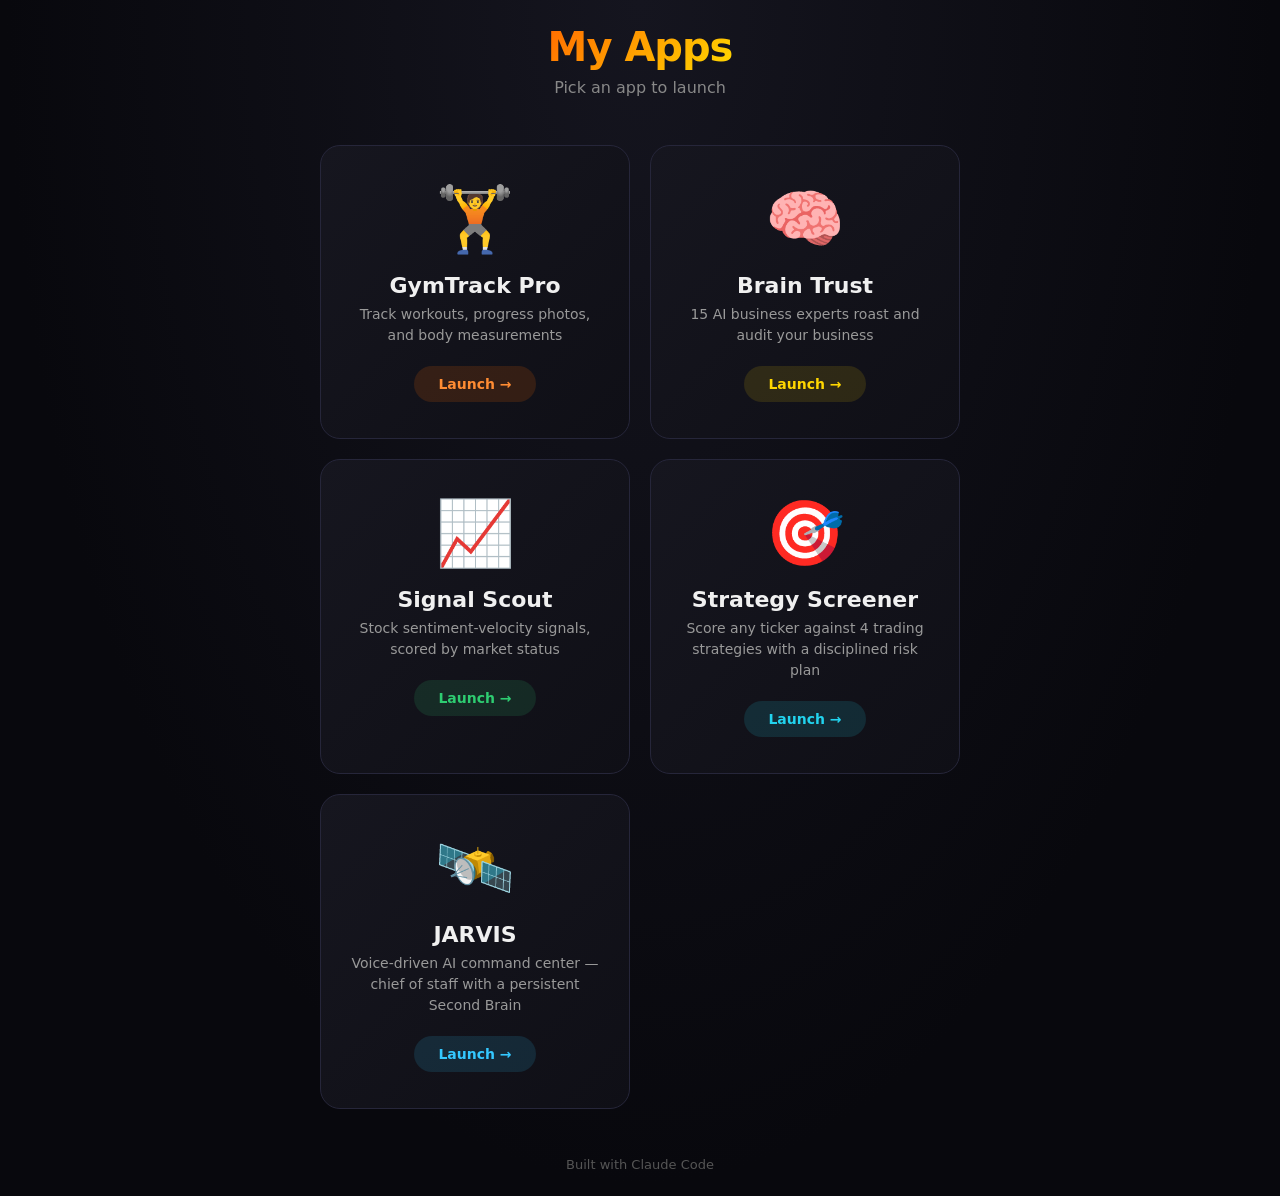
==== index.html @ 5c91fc8c "JARVIS: rebuild UI as V.A.U.L.T.-style command center HUD Full reskin from phone chat into a dark HU" ====
<!DOCTYPE html>
<html lang="en">
<head>
  <meta charset="UTF-8">
  <meta name="viewport" content="width=device-width, initial-scale=1.0">
  <meta name="theme-color" content="#0a0a0a">
  <title>My Apps</title>
  <style>
    *, *::before, *::after { box-sizing: border-box; margin: 0; padding: 0; }
    body {
      font-family: -apple-system, BlinkMacSystemFont, 'Segoe UI', system-ui, sans-serif;
      background: radial-gradient(ellipse at top, #15151f 0%, #08080d 70%);
      color: #f0f0f0;
      min-height: 100dvh;
      display: flex;
      flex-direction: column;
      align-items: center;
      justify-content: center;
      padding: 24px;
    }
    .header { text-align: center; margin-bottom: 48px; }
    .header h1 {
      font-size: 40px;
      font-weight: 900;
      letter-spacing: -1px;
      background: linear-gradient(135deg, #ff6b00, #ffd700);
      -webkit-background-clip: text;
      -webkit-text-fill-color: transparent;
      background-clip: text;
    }
    .header p { color: #888; font-size: 16px; margin-top: 8px; }
    .grid {
      display: grid;
      grid-template-columns: 1fr 1fr;
      gap: 20px;
      width: 100%;
      max-width: 640px;
    }
    @media (max-width: 560px) { .grid { grid-template-columns: 1fr; } }
    .app-card {
      display: flex;
      flex-direction: column;
      align-items: center;
      text-align: center;
      background: linear-gradient(135deg, #16161f 0%, #0f0f16 100%);
      border: 1px solid #26263a;
      border-radius: 20px;
      padding: 36px 24px;
      text-decoration: none;
      color: inherit;
      transition: transform 0.2s ease, border-color 0.2s ease, box-shadow 0.2s ease;
    }
    .app-card:hover {
      transform: translateY(-4px);
      box-shadow: 0 12px 40px rgba(0,0,0,0.5);
    }
    .app-card.gym:hover { border-color: rgba(255,107,0,0.5); box-shadow: 0 12px 40px rgba(255,107,0,0.2); }
    .app-card.brain:hover { border-color: rgba(255,215,0,0.5); box-shadow: 0 12px 40px rgba(255,215,0,0.2); }
    .app-card.signal:hover { border-color: rgba(46,204,113,0.5); box-shadow: 0 12px 40px rgba(46,204,113,0.2); }
    .app-card.screener:hover { border-color: rgba(34,211,238,0.5); box-shadow: 0 12px 40px rgba(34,211,238,0.2); }
    .app-card.jarvis:hover { border-color: rgba(52,200,255,0.5); box-shadow: 0 12px 40px rgba(52,200,255,0.2); }
    .app-icon { font-size: 64px; margin-bottom: 16px; }
    .app-card h2 { font-size: 22px; font-weight: 800; margin-bottom: 6px; }
    .app-card p { font-size: 14px; color: #999; line-height: 1.5; }
    .app-card .launch {
      margin-top: 20px;
      font-size: 14px;
      font-weight: 700;
      padding: 10px 24px;
      border-radius: 24px;
    }
    .gym .launch { background: rgba(255,107,0,0.15); color: #ff8c33; }
    .brain .launch { background: rgba(255,215,0,0.12); color: #ffd700; }
    .signal .launch { background: rgba(46,204,113,0.13); color: #2ecc71; }
    .screener .launch { background: rgba(34,211,238,0.13); color: #22d3ee; }
    .jarvis .launch { background: rgba(52,200,255,0.13); color: #34c8ff; }
    .footer { margin-top: 48px; color: #555; font-size: 13px; }
  </style>
</head>
<body>
  <div class="header">
    <h1>My Apps</h1>
    <p>Pick an app to launch</p>
  </div>

  <div class="grid">
    <a class="app-card gym" href="./gym-tracker/index.html">
      <div class="app-icon">🏋️</div>
      <h2>GymTrack Pro</h2>
      <p>Track workouts, progress photos, and body measurements</p>
      <span class="launch">Launch →</span>
    </a>

    <a class="app-card brain" href="./brain-trust/index.html">
      <div class="app-icon">🧠</div>
      <h2>Brain Trust</h2>
      <p>15 AI business experts roast and audit your business</p>
      <span class="launch">Launch →</span>
    </a>

    <a class="app-card signal" href="./stock-signal/index.html">
      <div class="app-icon">📈</div>
      <h2>Signal Scout</h2>
      <p>Stock sentiment-velocity signals, scored by market status</p>
      <span class="launch">Launch →</span>
    </a>

    <a class="app-card screener" href="./strategy-screener/index.html">
      <div class="app-icon">🎯</div>
      <h2>Strategy Screener</h2>
      <p>Score any ticker against 4 trading strategies with a disciplined risk plan</p>
      <span class="launch">Launch →</span>
    </a>

    <a class="app-card jarvis" href="./jarvis/index.html">
      <div class="app-icon">🛰️</div>
      <h2>JARVIS</h2>
      <p>Voice-driven AI command center — chief of staff with a persistent Second Brain</p>
      <span class="launch">Launch →</span>
    </a>
  </div>

  <div class="footer">Built with Claude Code</div>
</body>
</html>
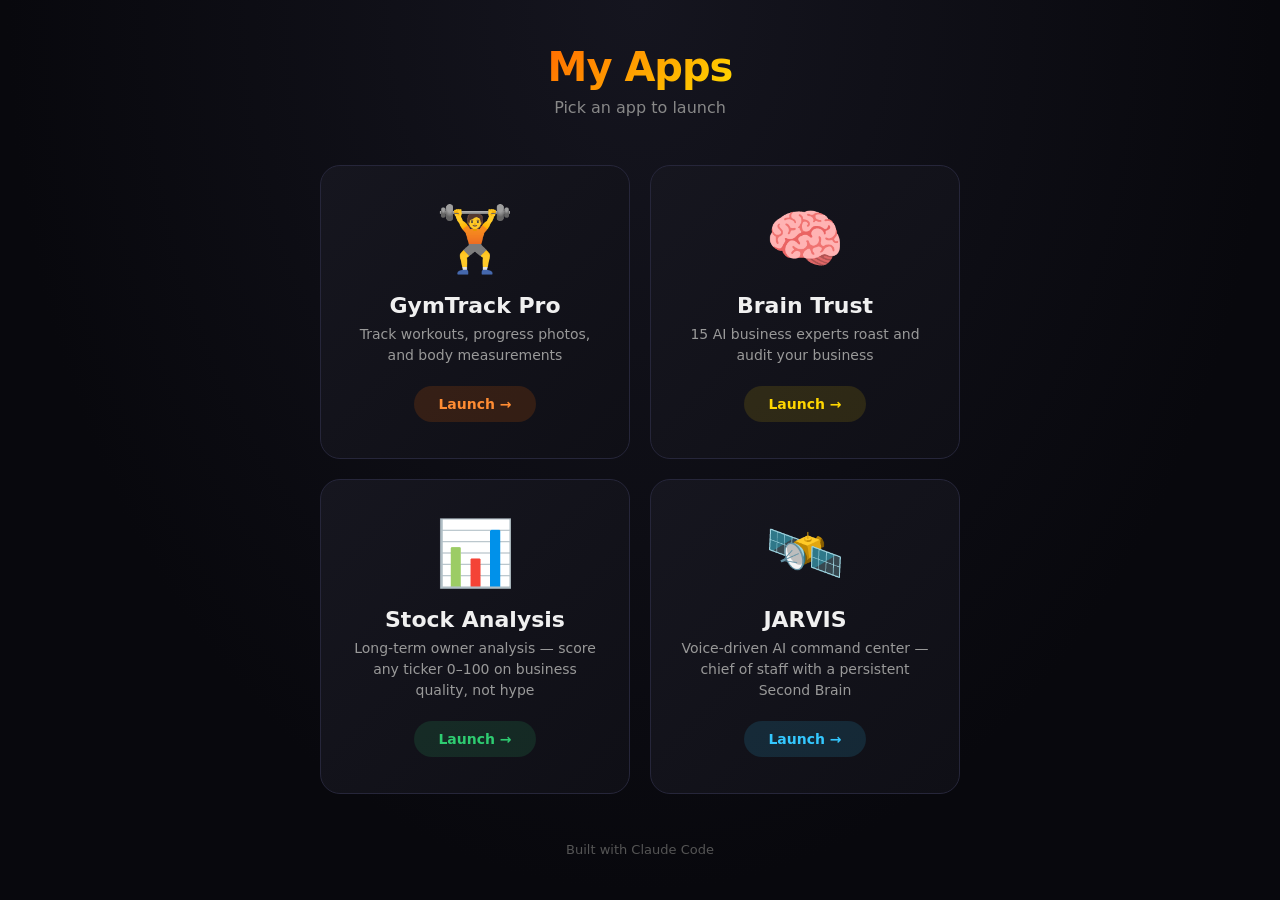
==== commit 9c0f6d9c: "Replace Signal Scout and Strategy Screener with Stock Analysis app The hub now has a single Stock An" ====
--- a/index.html
+++ b/index.html
@@ -56,8 +56,7 @@
     }
     .app-card.gym:hover { border-color: rgba(255,107,0,0.5); box-shadow: 0 12px 40px rgba(255,107,0,0.2); }
     .app-card.brain:hover { border-color: rgba(255,215,0,0.5); box-shadow: 0 12px 40px rgba(255,215,0,0.2); }
-    .app-card.signal:hover { border-color: rgba(46,204,113,0.5); box-shadow: 0 12px 40px rgba(46,204,113,0.2); }
-    .app-card.screener:hover { border-color: rgba(34,211,238,0.5); box-shadow: 0 12px 40px rgba(34,211,238,0.2); }
+    .app-card.analysis:hover { border-color: rgba(46,204,113,0.5); box-shadow: 0 12px 40px rgba(46,204,113,0.2); }
     .app-card.jarvis:hover { border-color: rgba(52,200,255,0.5); box-shadow: 0 12px 40px rgba(52,200,255,0.2); }
     .app-icon { font-size: 64px; margin-bottom: 16px; }
     .app-card h2 { font-size: 22px; font-weight: 800; margin-bottom: 6px; }
@@ -71,8 +70,7 @@
     }
     .gym .launch { background: rgba(255,107,0,0.15); color: #ff8c33; }
     .brain .launch { background: rgba(255,215,0,0.12); color: #ffd700; }
-    .signal .launch { background: rgba(46,204,113,0.13); color: #2ecc71; }
-    .screener .launch { background: rgba(34,211,238,0.13); color: #22d3ee; }
+    .analysis .launch { background: rgba(46,204,113,0.13); color: #2ecc71; }
     .jarvis .launch { background: rgba(52,200,255,0.13); color: #34c8ff; }
     .footer { margin-top: 48px; color: #555; font-size: 13px; }
   </style>
@@ -98,17 +96,10 @@
       <span class="launch">Launch →</span>
     </a>
 
-    <a class="app-card signal" href="./stock-signal/index.html">
-      <div class="app-icon">📈</div>
-      <h2>Signal Scout</h2>
-      <p>Stock sentiment-velocity signals, scored by market status</p>
-      <span class="launch">Launch →</span>
-    </a>
-
-    <a class="app-card screener" href="./strategy-screener/index.html">
-      <div class="app-icon">🎯</div>
-      <h2>Strategy Screener</h2>
-      <p>Score any ticker against 4 trading strategies with a disciplined risk plan</p>
+    <a class="app-card analysis" href="./stock-analyst/index.html">
+      <div class="app-icon">📊</div>
+      <h2>Stock Analysis</h2>
+      <p>Long-term owner analysis — score any ticker 0–100 on business quality, not hype</p>
       <span class="launch">Launch →</span>
     </a>
 
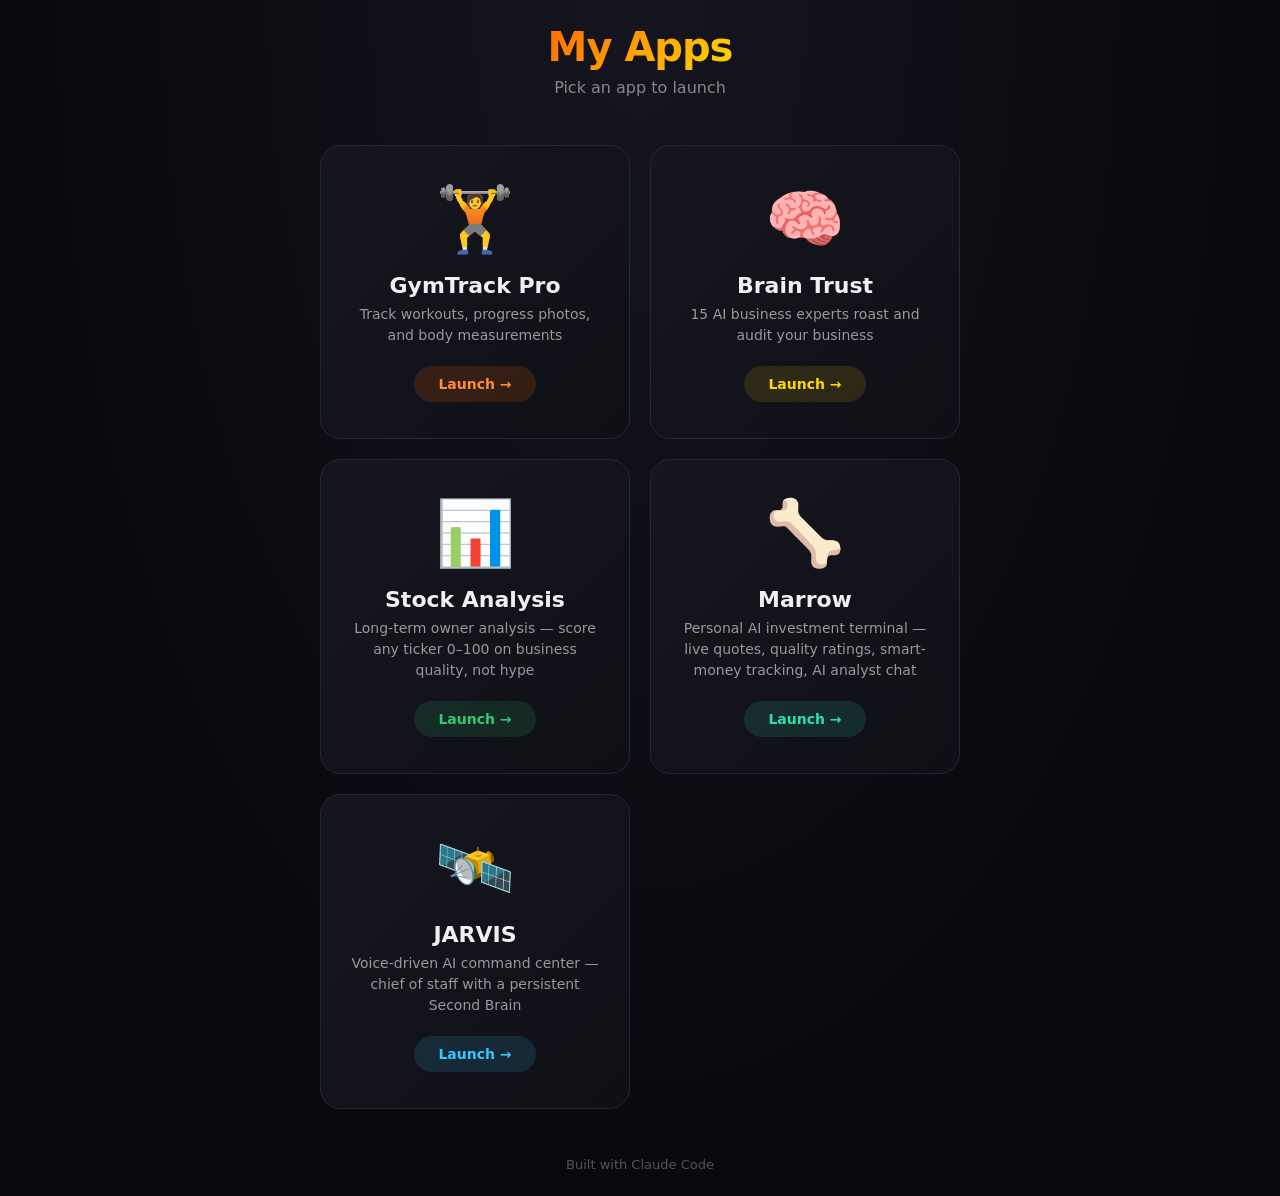
==== commit eec5e43a: "Add Marrow — personal AI investment terminal inspired by Barebone AI Single-file app (marrow/index.h" ====
--- a/index.html
+++ b/index.html
@@ -58,6 +58,7 @@
     .app-card.brain:hover { border-color: rgba(255,215,0,0.5); box-shadow: 0 12px 40px rgba(255,215,0,0.2); }
     .app-card.analysis:hover { border-color: rgba(46,204,113,0.5); box-shadow: 0 12px 40px rgba(46,204,113,0.2); }
     .app-card.jarvis:hover { border-color: rgba(52,200,255,0.5); box-shadow: 0 12px 40px rgba(52,200,255,0.2); }
+    .app-card.marrow:hover { border-color: rgba(45,224,165,0.5); box-shadow: 0 12px 40px rgba(45,224,165,0.2); }
     .app-icon { font-size: 64px; margin-bottom: 16px; }
     .app-card h2 { font-size: 22px; font-weight: 800; margin-bottom: 6px; }
     .app-card p { font-size: 14px; color: #999; line-height: 1.5; }
@@ -72,6 +73,7 @@
     .brain .launch { background: rgba(255,215,0,0.12); color: #ffd700; }
     .analysis .launch { background: rgba(46,204,113,0.13); color: #2ecc71; }
     .jarvis .launch { background: rgba(52,200,255,0.13); color: #34c8ff; }
+    .marrow .launch { background: rgba(45,224,165,0.13); color: #2de0a5; }
     .footer { margin-top: 48px; color: #555; font-size: 13px; }
   </style>
 </head>
@@ -103,6 +105,13 @@
       <span class="launch">Launch →</span>
     </a>
 
+    <a class="app-card marrow" href="./marrow/index.html">
+      <div class="app-icon">🦴</div>
+      <h2>Marrow</h2>
+      <p>Personal AI investment terminal — live quotes, quality ratings, smart-money tracking, AI analyst chat</p>
+      <span class="launch">Launch →</span>
+    </a>
+
     <a class="app-card jarvis" href="./jarvis/index.html">
       <div class="app-icon">🛰️</div>
       <h2>JARVIS</h2>
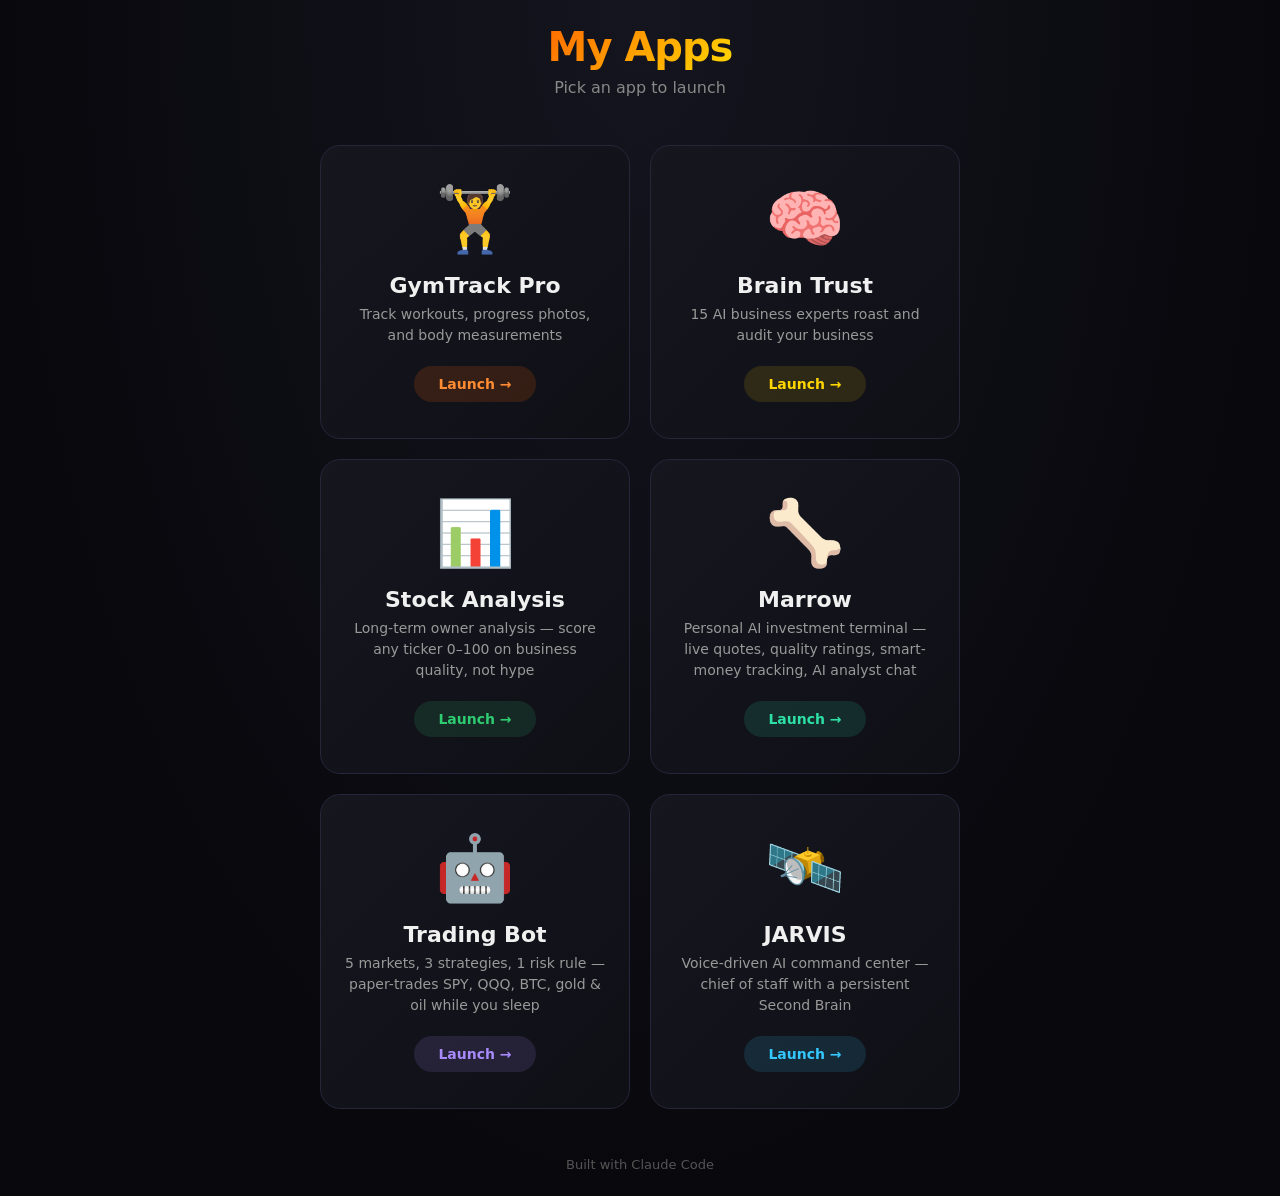
==== commit 4db1f4ac: "Add Trading Bot: 5 markets, 3 strategies, 1 risk rule (paper-first) Built from the public spec in th" ====
--- a/index.html
+++ b/index.html
@@ -59,6 +59,7 @@
     .app-card.analysis:hover { border-color: rgba(46,204,113,0.5); box-shadow: 0 12px 40px rgba(46,204,113,0.2); }
     .app-card.jarvis:hover { border-color: rgba(52,200,255,0.5); box-shadow: 0 12px 40px rgba(52,200,255,0.2); }
     .app-card.marrow:hover { border-color: rgba(45,224,165,0.5); box-shadow: 0 12px 40px rgba(45,224,165,0.2); }
+    .app-card.bot:hover { border-color: rgba(167,139,250,0.5); box-shadow: 0 12px 40px rgba(167,139,250,0.2); }
     .app-icon { font-size: 64px; margin-bottom: 16px; }
     .app-card h2 { font-size: 22px; font-weight: 800; margin-bottom: 6px; }
     .app-card p { font-size: 14px; color: #999; line-height: 1.5; }
@@ -74,6 +75,7 @@
     .analysis .launch { background: rgba(46,204,113,0.13); color: #2ecc71; }
     .jarvis .launch { background: rgba(52,200,255,0.13); color: #34c8ff; }
     .marrow .launch { background: rgba(45,224,165,0.13); color: #2de0a5; }
+    .bot .launch { background: rgba(167,139,250,0.13); color: #a78bfa; }
     .footer { margin-top: 48px; color: #555; font-size: 13px; }
   </style>
 </head>
@@ -112,6 +114,13 @@
       <span class="launch">Launch →</span>
     </a>
 
+    <a class="app-card bot" href="./trading-bot/index.html">
+      <div class="app-icon">🤖</div>
+      <h2>Trading Bot</h2>
+      <p>5 markets, 3 strategies, 1 risk rule — paper-trades SPY, QQQ, BTC, gold &amp; oil while you sleep</p>
+      <span class="launch">Launch →</span>
+    </a>
+
     <a class="app-card jarvis" href="./jarvis/index.html">
       <div class="app-icon">🛰️</div>
       <h2>JARVIS</h2>
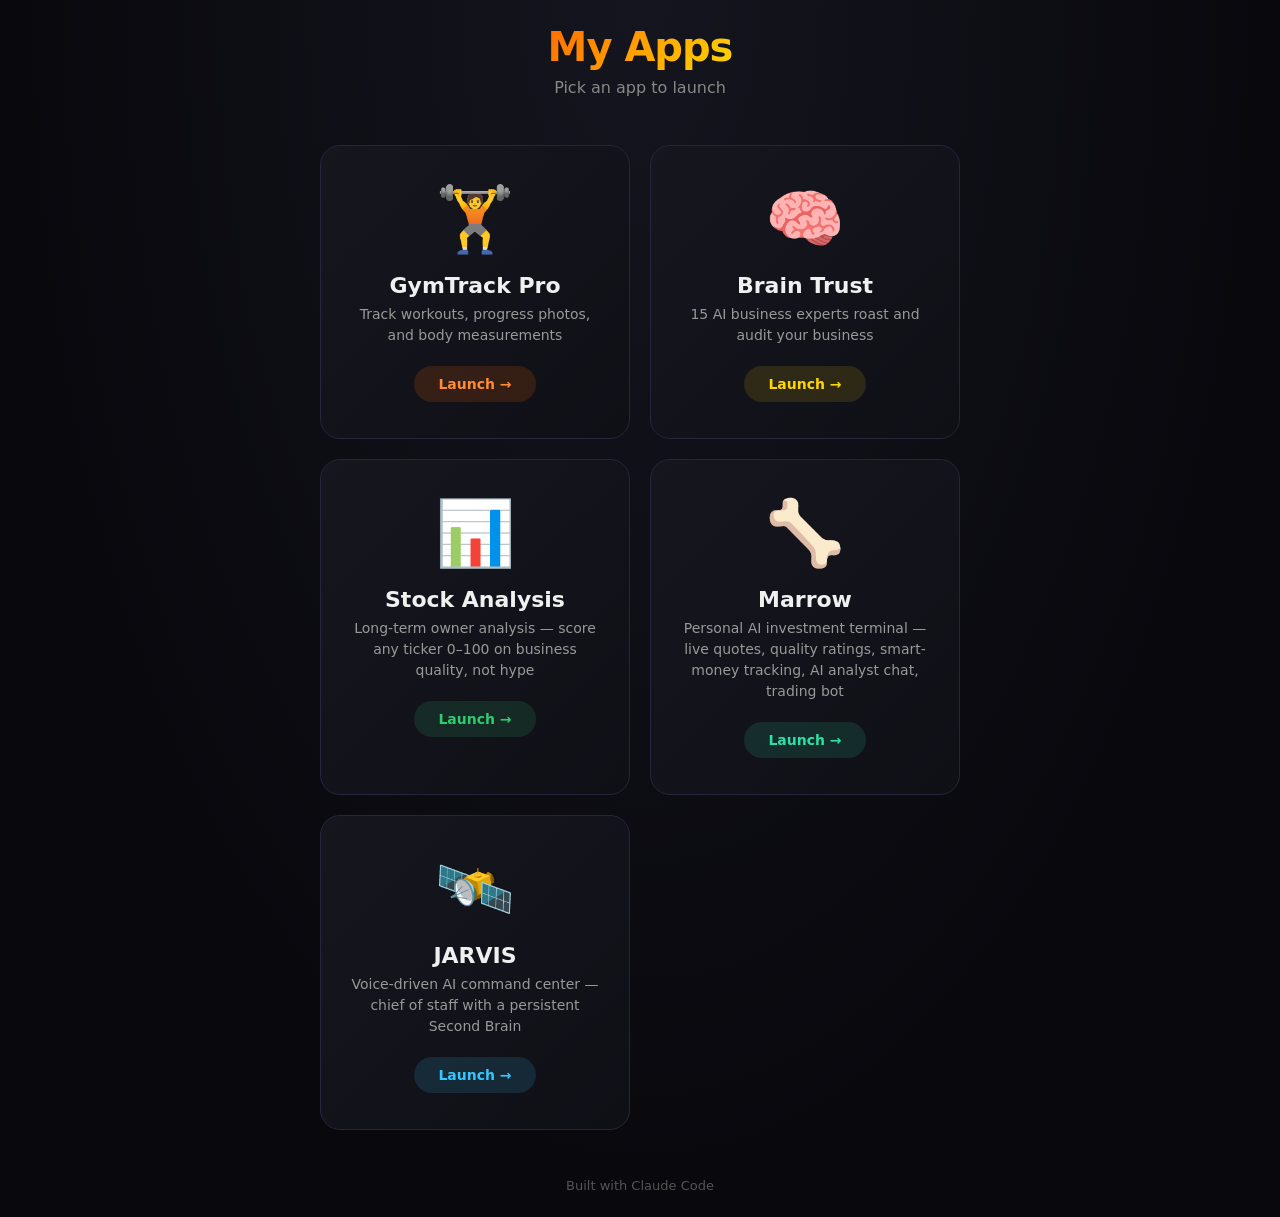
==== commit b1f36661: "Move the trading bot control room into Marrow as a Trading Bot tab The bot's dashboard is now a tab " ====
--- a/index.html
+++ b/index.html
@@ -59,7 +59,6 @@
     .app-card.analysis:hover { border-color: rgba(46,204,113,0.5); box-shadow: 0 12px 40px rgba(46,204,113,0.2); }
     .app-card.jarvis:hover { border-color: rgba(52,200,255,0.5); box-shadow: 0 12px 40px rgba(52,200,255,0.2); }
     .app-card.marrow:hover { border-color: rgba(45,224,165,0.5); box-shadow: 0 12px 40px rgba(45,224,165,0.2); }
-    .app-card.bot:hover { border-color: rgba(167,139,250,0.5); box-shadow: 0 12px 40px rgba(167,139,250,0.2); }
     .app-icon { font-size: 64px; margin-bottom: 16px; }
     .app-card h2 { font-size: 22px; font-weight: 800; margin-bottom: 6px; }
     .app-card p { font-size: 14px; color: #999; line-height: 1.5; }
@@ -75,7 +74,6 @@
     .analysis .launch { background: rgba(46,204,113,0.13); color: #2ecc71; }
     .jarvis .launch { background: rgba(52,200,255,0.13); color: #34c8ff; }
     .marrow .launch { background: rgba(45,224,165,0.13); color: #2de0a5; }
-    .bot .launch { background: rgba(167,139,250,0.13); color: #a78bfa; }
     .footer { margin-top: 48px; color: #555; font-size: 13px; }
   </style>
 </head>
@@ -110,14 +108,7 @@
     <a class="app-card marrow" href="./marrow/index.html">
       <div class="app-icon">🦴</div>
       <h2>Marrow</h2>
-      <p>Personal AI investment terminal — live quotes, quality ratings, smart-money tracking, AI analyst chat</p>
-      <span class="launch">Launch →</span>
-    </a>
-
-    <a class="app-card bot" href="./trading-bot/index.html">
-      <div class="app-icon">🤖</div>
-      <h2>Trading Bot</h2>
-      <p>5 markets, 3 strategies, 1 risk rule — paper-trades SPY, QQQ, BTC, gold &amp; oil while you sleep</p>
+      <p>Personal AI investment terminal — live quotes, quality ratings, smart-money tracking, AI analyst chat, trading bot</p>
       <span class="launch">Launch →</span>
     </a>
 
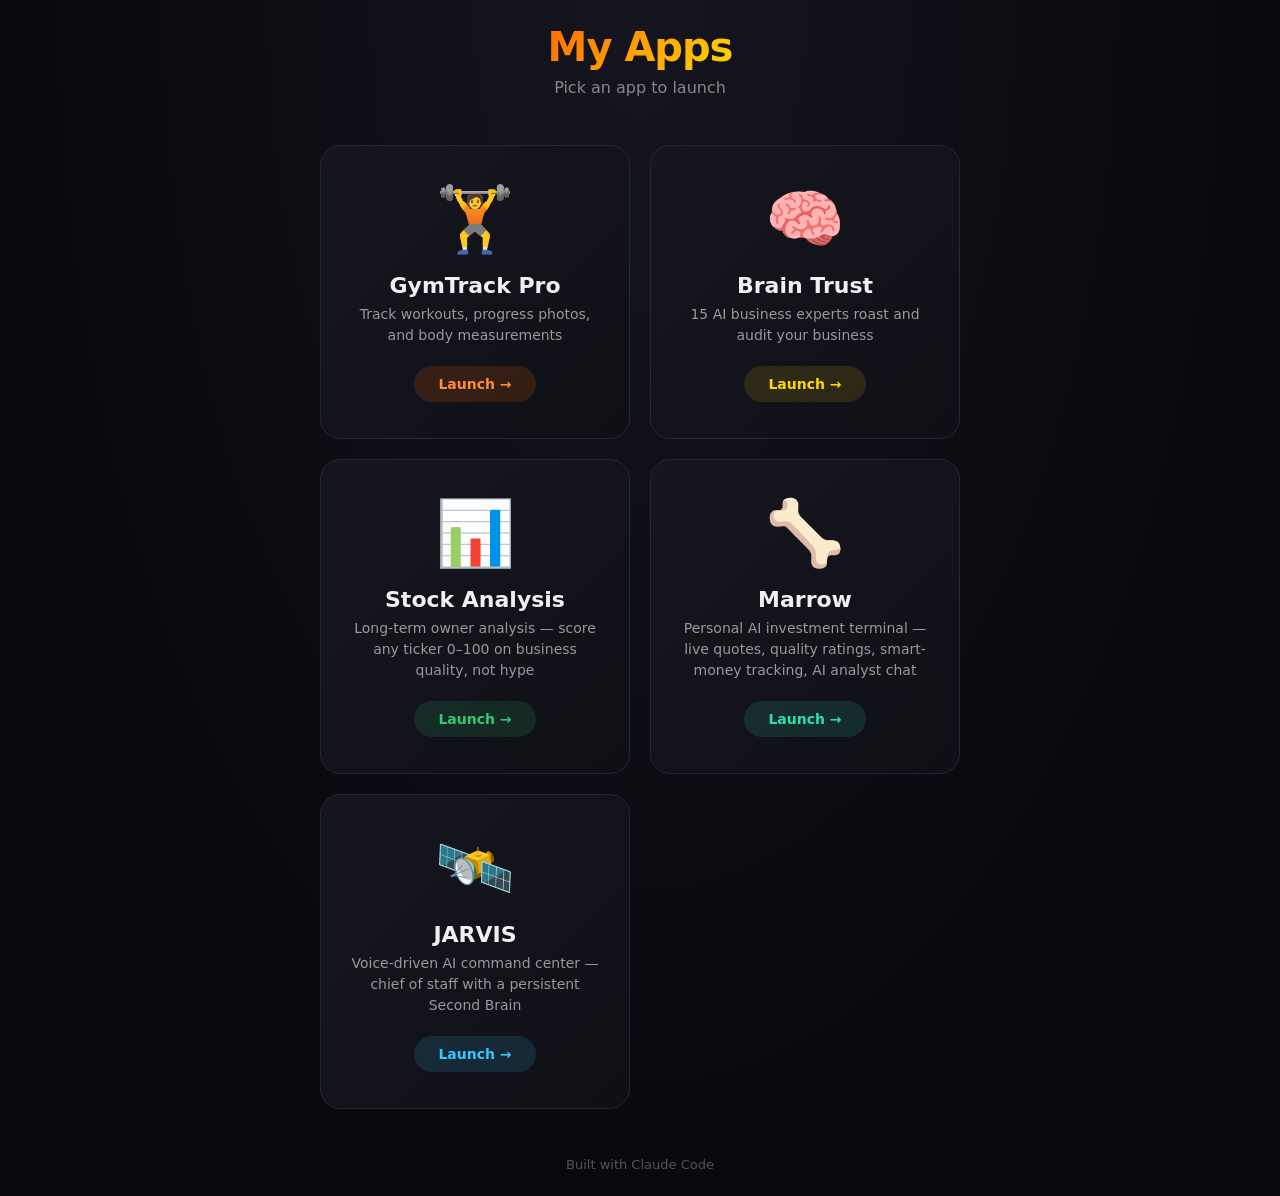
==== commit 2f6a7e77: "Remove the trading bot Drops the trading-bot/ engine, its Marrow tab, and all references — the termi" ====
--- a/index.html
+++ b/index.html
@@ -108,7 +108,7 @@
     <a class="app-card marrow" href="./marrow/index.html">
       <div class="app-icon">🦴</div>
       <h2>Marrow</h2>
-      <p>Personal AI investment terminal — live quotes, quality ratings, smart-money tracking, AI analyst chat, trading bot</p>
+      <p>Personal AI investment terminal — live quotes, quality ratings, smart-money tracking, AI analyst chat</p>
       <span class="launch">Launch →</span>
     </a>
 
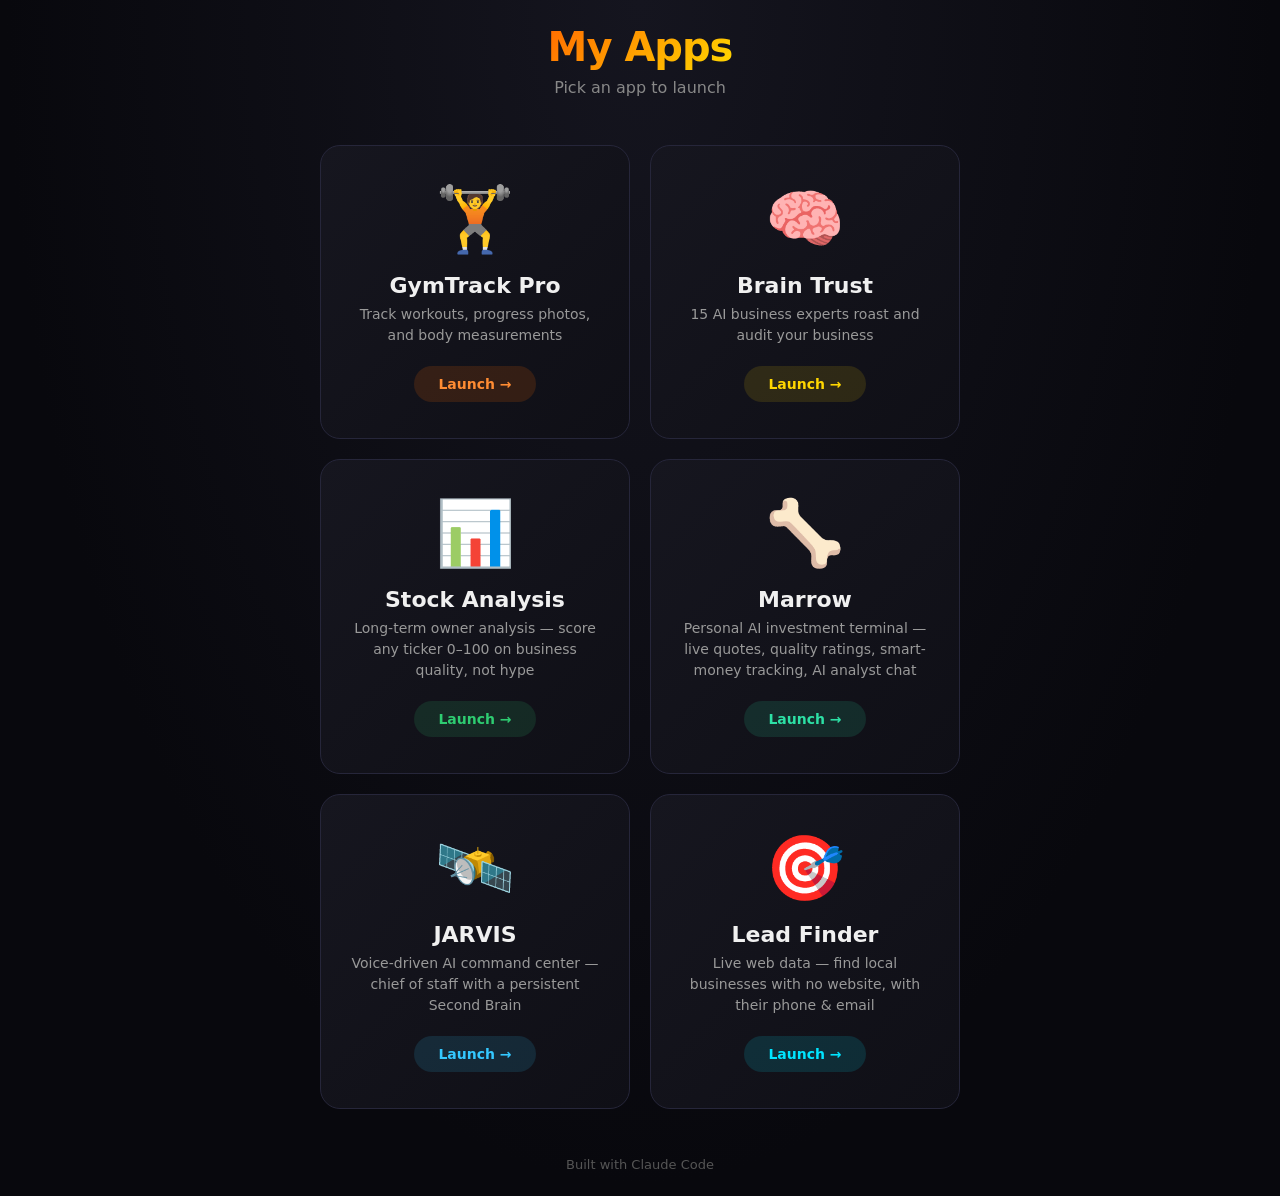
==== commit 4e15adf2: "Add Lead Finder app: find local businesses with no website Static app that pulls live business data " ====
--- a/index.html
+++ b/index.html
@@ -59,6 +59,7 @@
     .app-card.analysis:hover { border-color: rgba(46,204,113,0.5); box-shadow: 0 12px 40px rgba(46,204,113,0.2); }
     .app-card.jarvis:hover { border-color: rgba(52,200,255,0.5); box-shadow: 0 12px 40px rgba(52,200,255,0.2); }
     .app-card.marrow:hover { border-color: rgba(45,224,165,0.5); box-shadow: 0 12px 40px rgba(45,224,165,0.2); }
+    .app-card.leads:hover { border-color: rgba(0,229,255,0.5); box-shadow: 0 12px 40px rgba(0,229,255,0.2); }
     .app-icon { font-size: 64px; margin-bottom: 16px; }
     .app-card h2 { font-size: 22px; font-weight: 800; margin-bottom: 6px; }
     .app-card p { font-size: 14px; color: #999; line-height: 1.5; }
@@ -74,6 +75,7 @@
     .analysis .launch { background: rgba(46,204,113,0.13); color: #2ecc71; }
     .jarvis .launch { background: rgba(52,200,255,0.13); color: #34c8ff; }
     .marrow .launch { background: rgba(45,224,165,0.13); color: #2de0a5; }
+    .leads .launch { background: rgba(0,229,255,0.13); color: #00e5ff; }
     .footer { margin-top: 48px; color: #555; font-size: 13px; }
   </style>
 </head>
@@ -118,6 +120,13 @@
       <p>Voice-driven AI command center — chief of staff with a persistent Second Brain</p>
       <span class="launch">Launch →</span>
     </a>
+
+    <a class="app-card leads" href="./lead-finder/index.html">
+      <div class="app-icon">🎯</div>
+      <h2>Lead Finder</h2>
+      <p>Live web data — find local businesses with no website, with their phone &amp; email</p>
+      <span class="launch">Launch →</span>
+    </a>
   </div>
 
   <div class="footer">Built with Claude Code</div>
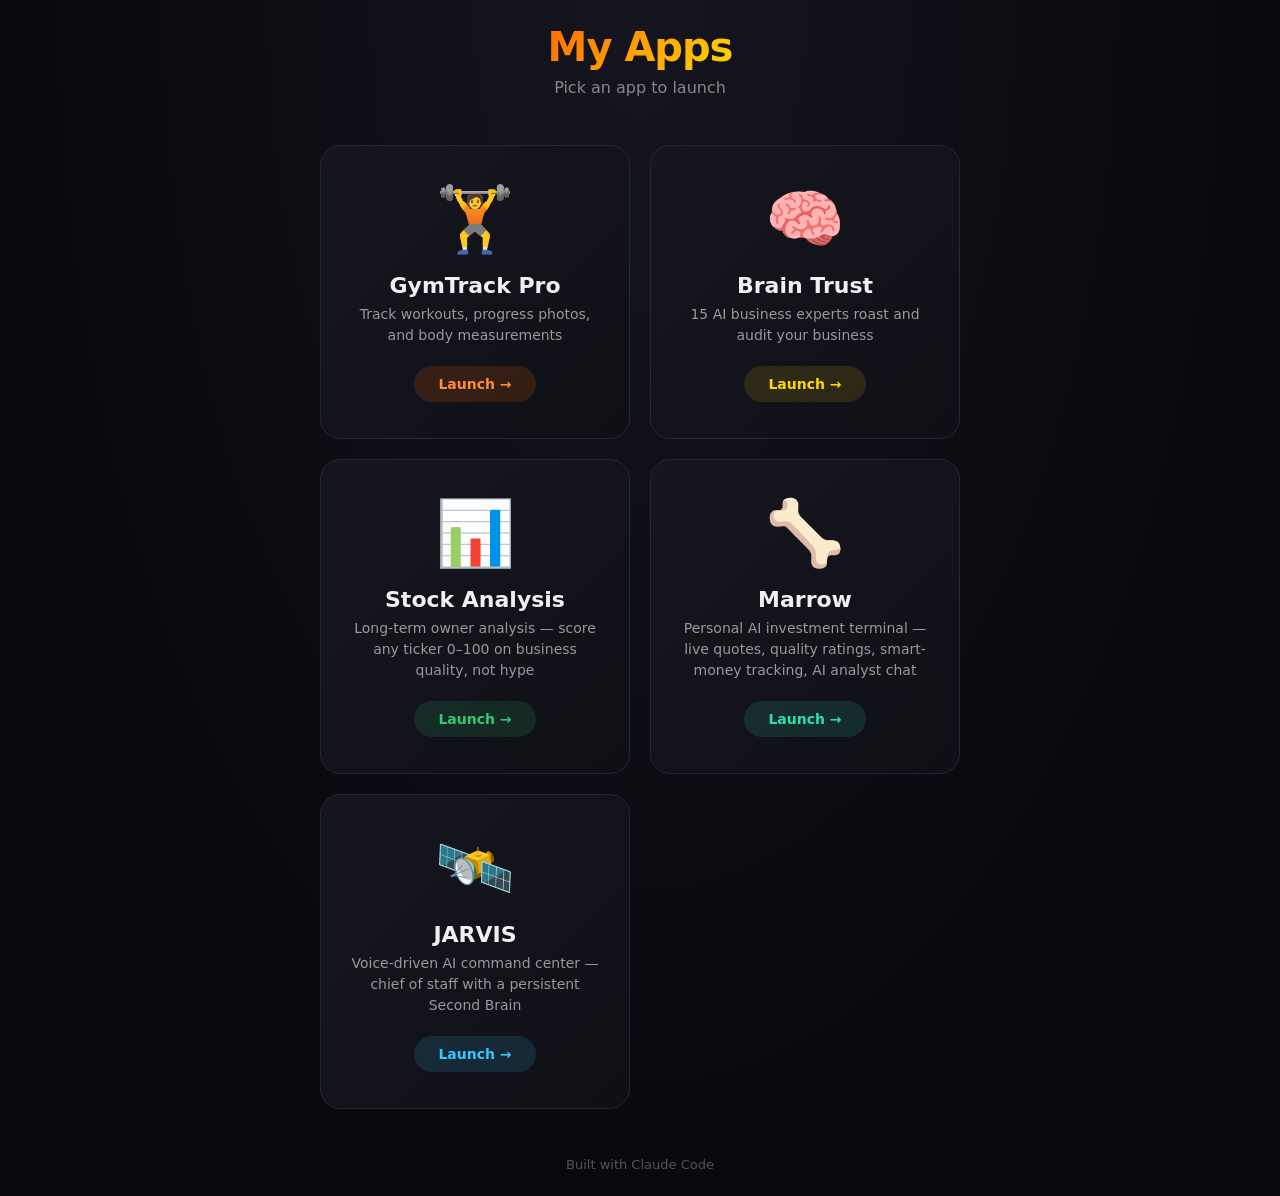
==== commit 05c2b170: "Remove Lead Finder card from My Apps launcher The app files stay in lead-finder/ so the card can be " ====
--- a/index.html
+++ b/index.html
@@ -59,7 +59,6 @@
     .app-card.analysis:hover { border-color: rgba(46,204,113,0.5); box-shadow: 0 12px 40px rgba(46,204,113,0.2); }
     .app-card.jarvis:hover { border-color: rgba(52,200,255,0.5); box-shadow: 0 12px 40px rgba(52,200,255,0.2); }
     .app-card.marrow:hover { border-color: rgba(45,224,165,0.5); box-shadow: 0 12px 40px rgba(45,224,165,0.2); }
-    .app-card.leads:hover { border-color: rgba(0,229,255,0.5); box-shadow: 0 12px 40px rgba(0,229,255,0.2); }
     .app-icon { font-size: 64px; margin-bottom: 16px; }
     .app-card h2 { font-size: 22px; font-weight: 800; margin-bottom: 6px; }
     .app-card p { font-size: 14px; color: #999; line-height: 1.5; }
@@ -75,7 +74,6 @@
     .analysis .launch { background: rgba(46,204,113,0.13); color: #2ecc71; }
     .jarvis .launch { background: rgba(52,200,255,0.13); color: #34c8ff; }
     .marrow .launch { background: rgba(45,224,165,0.13); color: #2de0a5; }
-    .leads .launch { background: rgba(0,229,255,0.13); color: #00e5ff; }
     .footer { margin-top: 48px; color: #555; font-size: 13px; }
   </style>
 </head>
@@ -120,13 +118,6 @@
       <p>Voice-driven AI command center — chief of staff with a persistent Second Brain</p>
       <span class="launch">Launch →</span>
     </a>
-
-    <a class="app-card leads" href="./lead-finder/index.html">
-      <div class="app-icon">🎯</div>
-      <h2>Lead Finder</h2>
-      <p>Live web data — find local businesses with no website, with their phone &amp; email</p>
-      <span class="launch">Launch →</span>
-    </a>
   </div>
 
   <div class="footer">Built with Claude Code</div>
